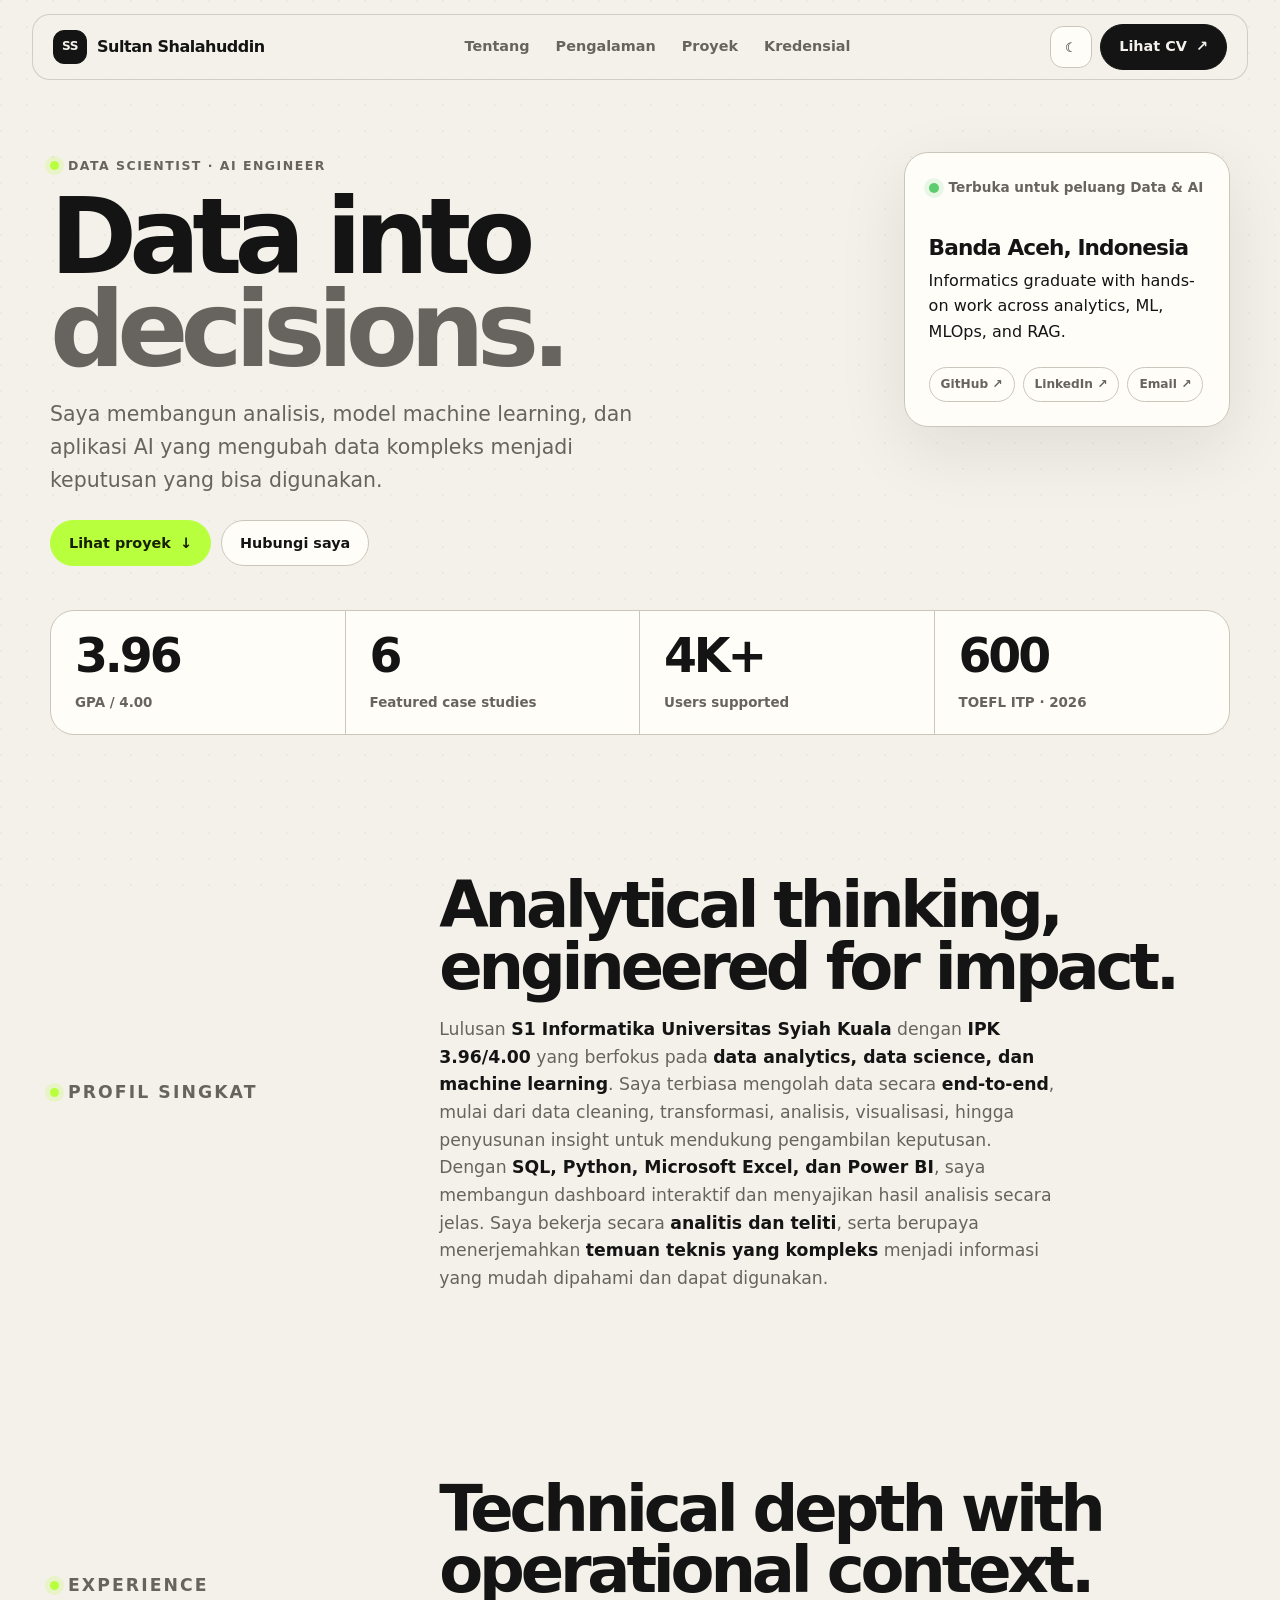
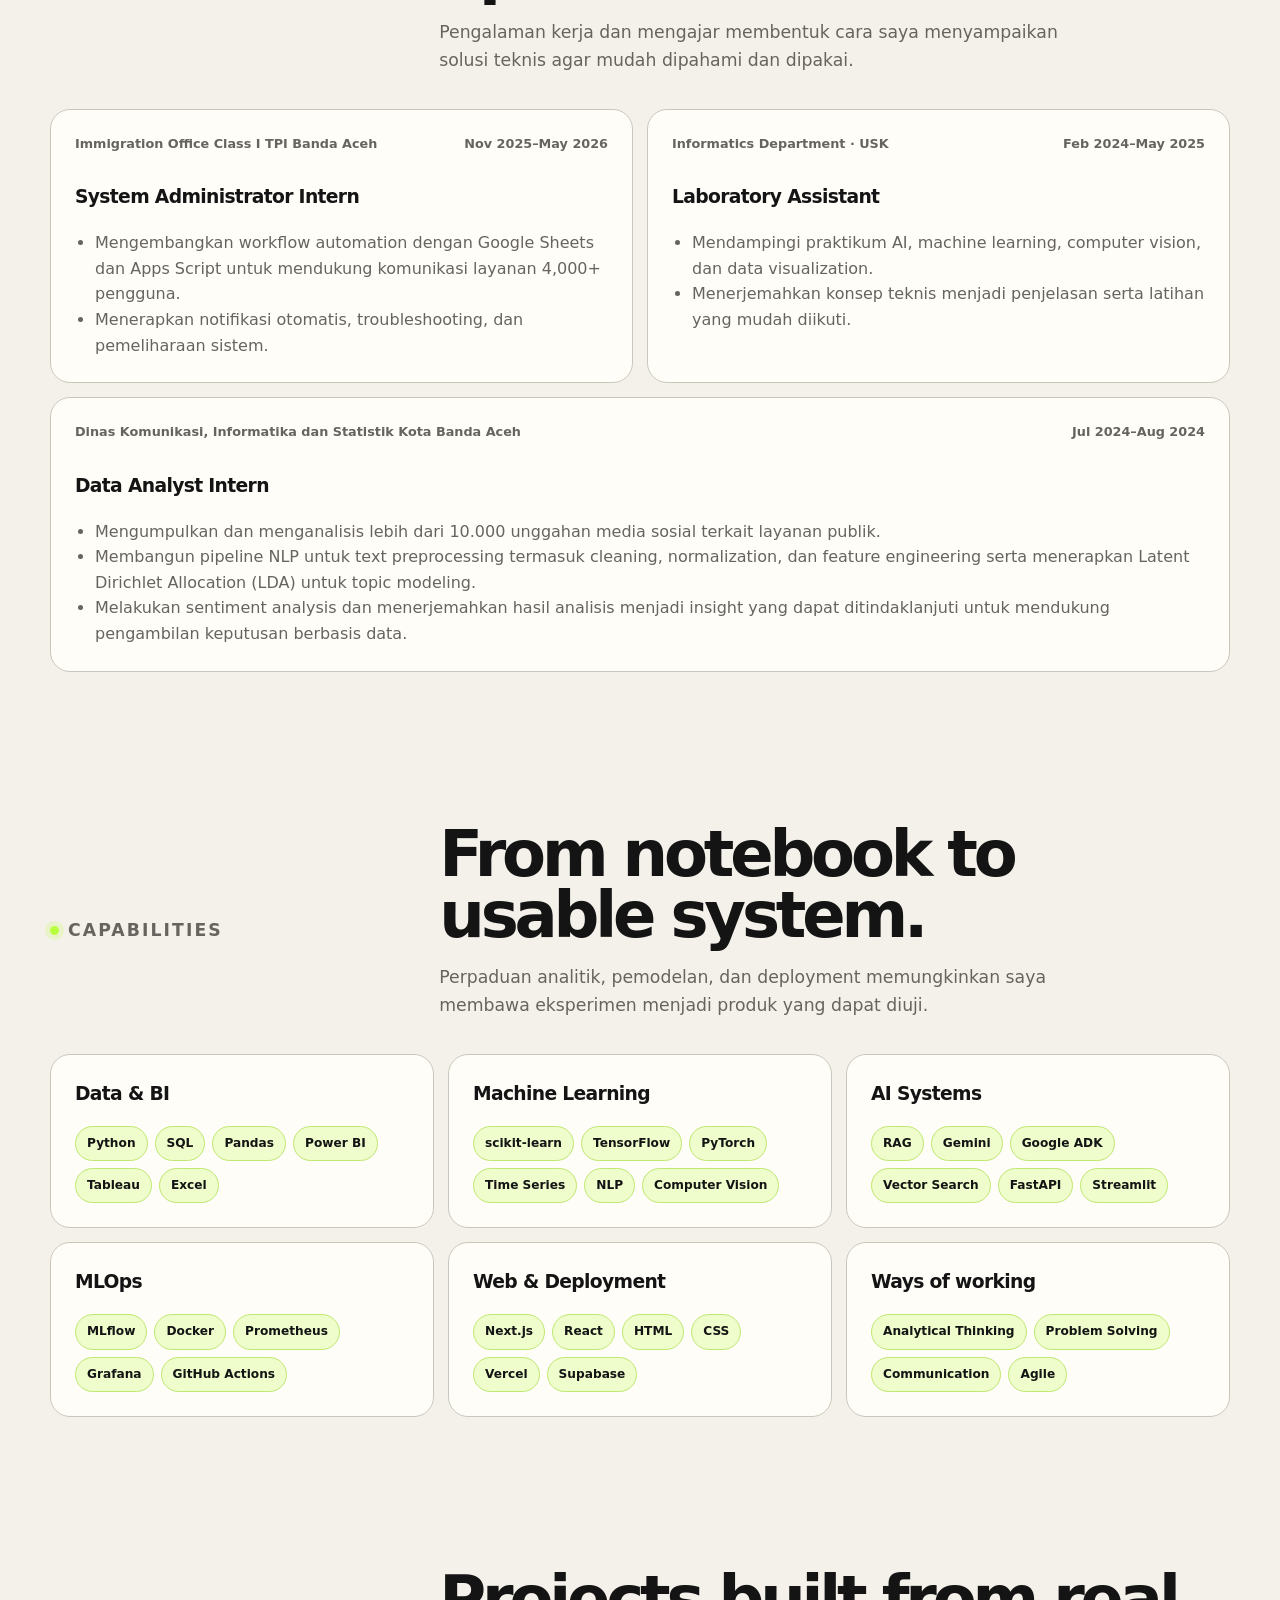
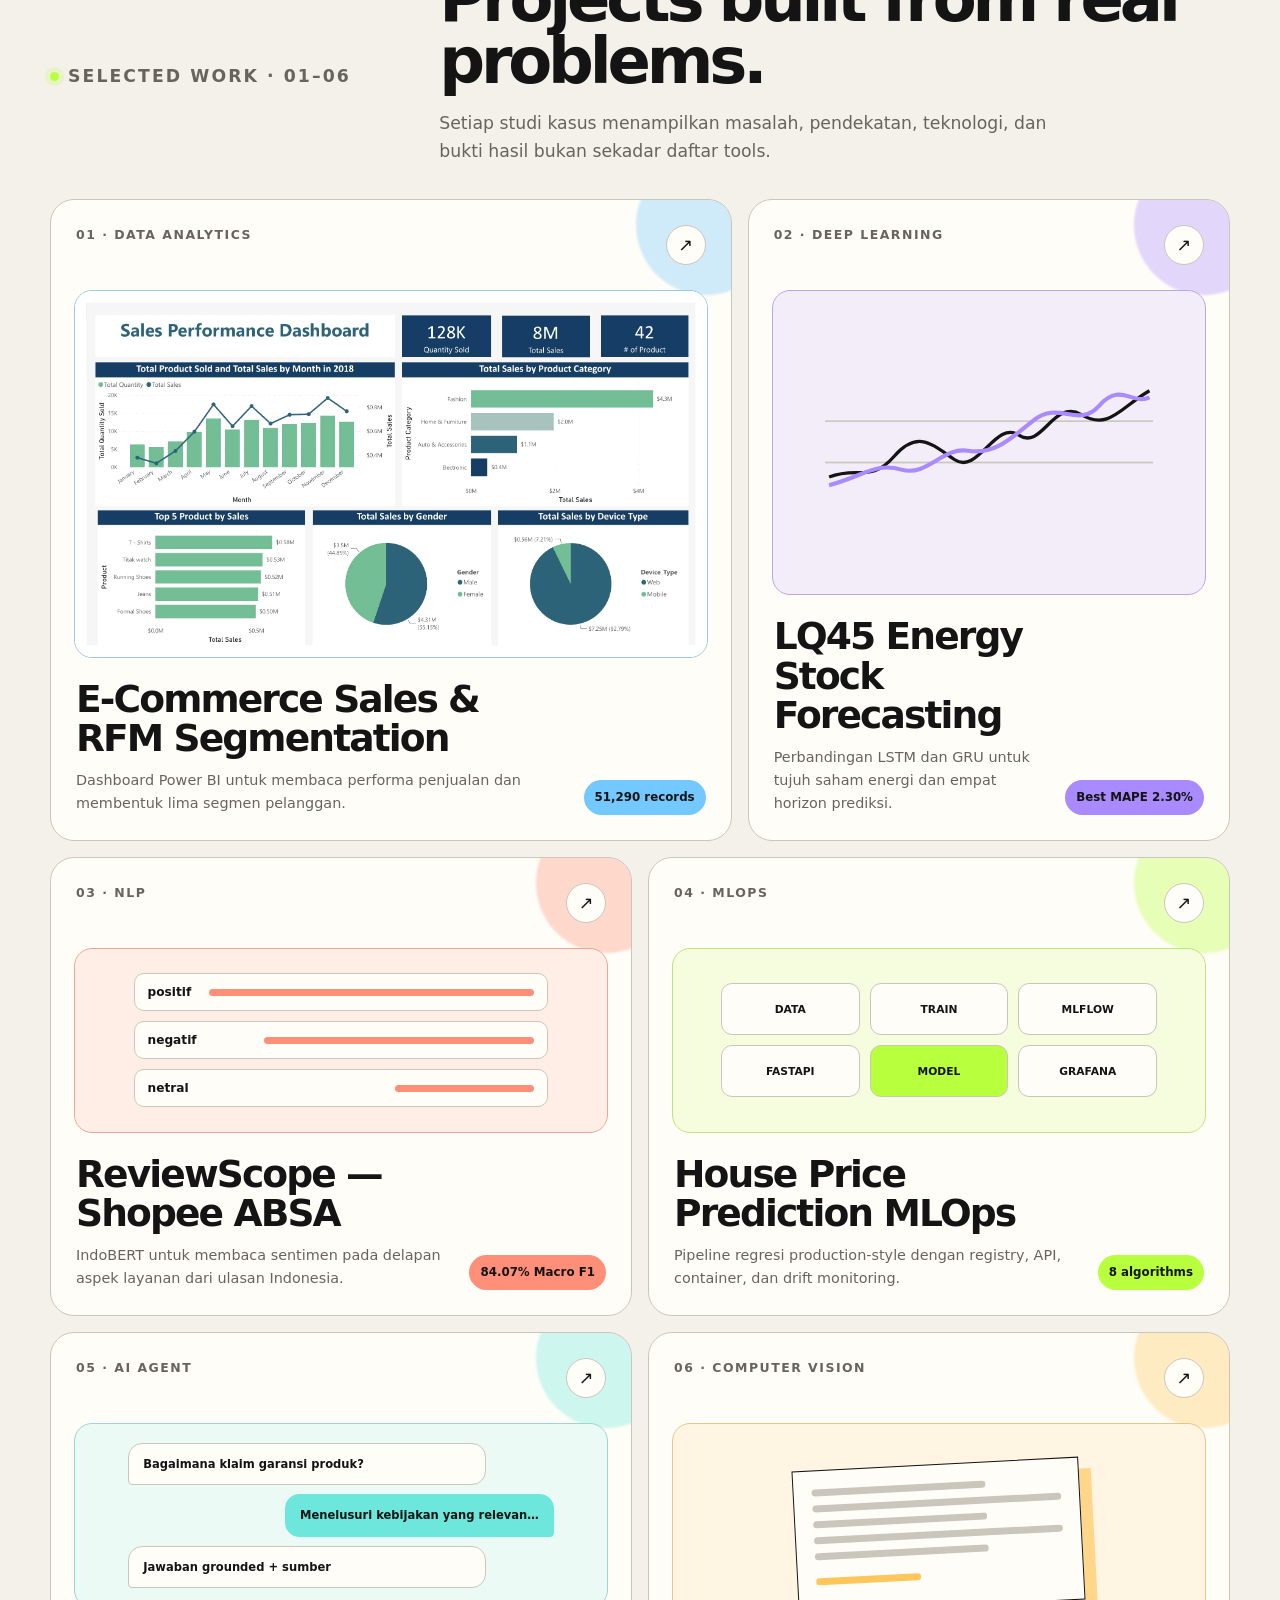
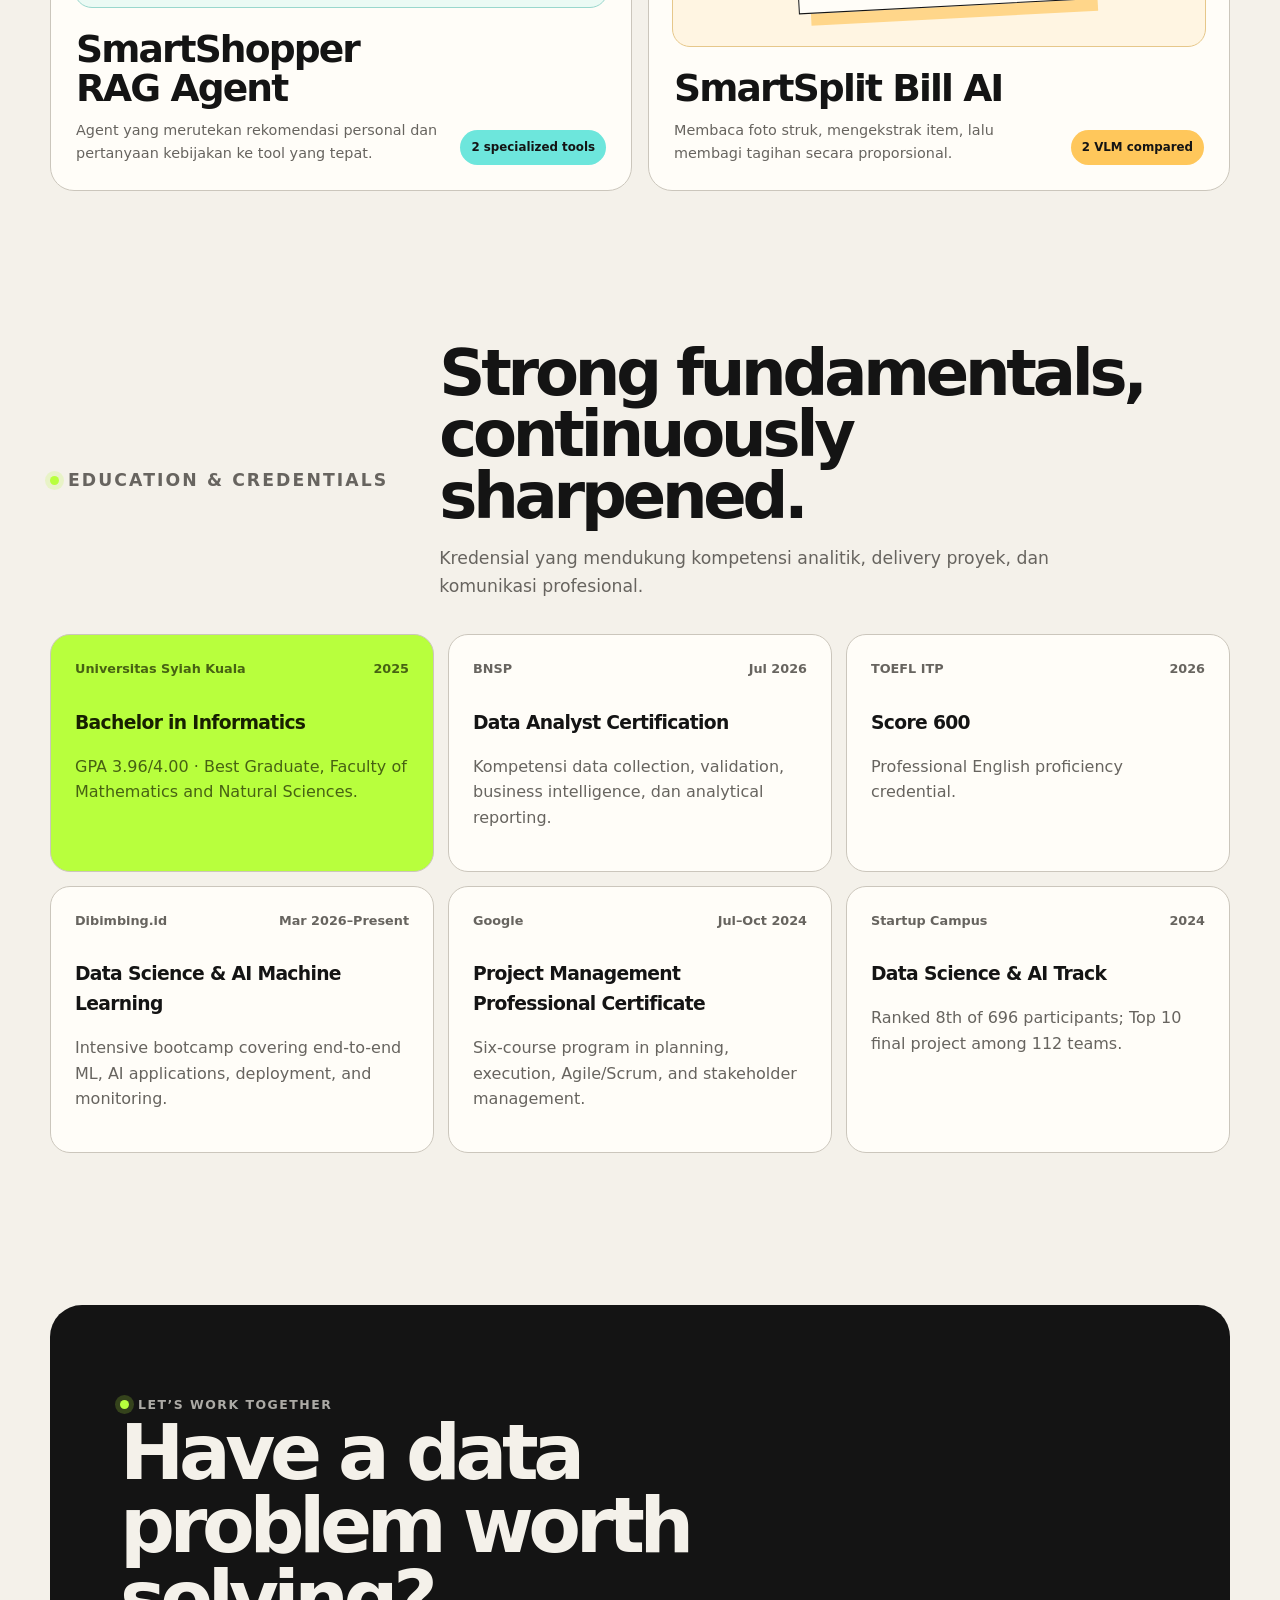
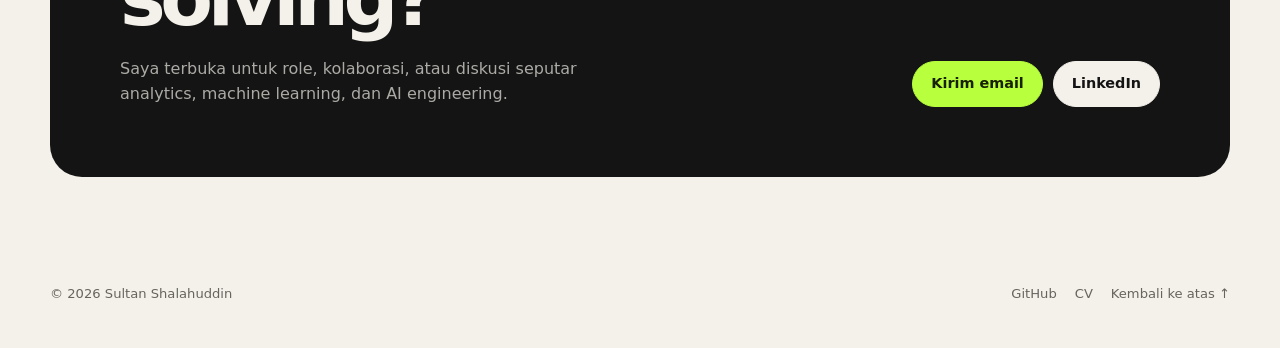
==== index.html @ c420ac00 "Initial portfolio release" ====
<!doctype html>
<html lang="id">
<head>
  <meta charset="utf-8">
  <meta name="viewport" content="width=device-width, initial-scale=1">
  <meta name="description" content="Portofolio Sultan Shalahuddin — Data Scientist dan AI Engineer dengan proyek data analytics, machine learning, MLOps, NLP, RAG, dan computer vision.">
  <meta name="theme-color" content="#f4f1ea">
  <meta property="og:title" content="Sultan Shalahuddin — Data & AI Portfolio">
  <meta property="og:description" content="Enam studi kasus data dan AI: Power BI, forecasting, ABSA, MLOps, RAG, dan computer vision.">
  <meta property="og:type" content="website">
  <title>Sultan Shalahuddin — Data & AI Portfolio</title>
  <link rel="icon" href="data:image/svg+xml,<svg xmlns=%22http://www.w3.org/2000/svg%22 viewBox=%220 0 100 100%22><rect width=%22100%22 height=%22100%22 rx=%2228%22 fill=%22%23141414%22/><text x=%2250%22 y=%2262%22 text-anchor=%22middle%22 font-family=%22Arial%22 font-size=%2240%22 font-weight=%22700%22 fill=%22%23b8ff3d%22>SS</text></svg>">
  <link rel="stylesheet" href="assets/css/styles.css?v=20261017-4">
</head>
<body>
  <a class="skip-link" href="#main">Lewati ke konten utama</a>

  <header class="site-header">
    <div class="container nav-wrap">
      <a class="brand" href="#top" aria-label="Sultan Shalahuddin — beranda">
        <span class="brand-mark">SS</span>
        <span>Sultan Shalahuddin</span>
      </a>
      <nav class="nav-links" data-nav aria-label="Navigasi utama">
        <a href="#about">Tentang</a>
        <a href="#experience">Pengalaman</a>
        <a href="#projects">Proyek</a>
        <a href="#credentials">Kredensial</a>
      </nav>
      <div class="nav-actions">
        <button class="icon-button" type="button" data-theme-toggle aria-label="Gunakan tema gelap">&#9790;</button>
        <a class="button" href="https://drive.google.com/drive/folders/1OhHR1S7MLMrkecO7GTgWbVyk1AMBLZKT?usp=sharing" target="_blank" rel="noopener">Lihat CV <span aria-hidden="true">&#8599;</span></a>
        <button class="menu-button" type="button" data-menu-toggle aria-expanded="false" aria-label="Buka menu">&#9776;</button>
      </div>
    </div>
  </header>

  <main id="main">
    <section class="hero" id="top">
      <div class="container hero-shell">
        <div class="hero-grid">
          <div>
          <p class="eyebrow">Data Scientist · AI Engineer</p>
          <h1>Data into <span>decisions.</span></h1>
          <p class="hero-copy">Saya membangun analisis, model machine learning, dan aplikasi AI yang mengubah data kompleks menjadi keputusan yang bisa digunakan.</p>
          <div class="hero-actions">
            <a class="button accent" href="#projects">Lihat proyek <span aria-hidden="true">&#8595;</span></a>
            <a class="button secondary" href="https://mail.google.com/mail/?view=cm&amp;fs=1&amp;to=sultanshalahuddin028@gmail.com" target="_blank" rel="noopener">Hubungi saya</a>
          </div>
          </div>
          <aside class="availability-card" aria-label="Status dan tautan profil">
            <p class="status"><span class="status-dot"></span> Terbuka untuk peluang Data & AI</p>
            <strong>Banda Aceh, Indonesia</strong>
            <p>Informatics graduate with hands-on work across analytics, ML, MLOps, and RAG.</p>
            <div class="mini-links">
              <a href="https://github.com/SultanShalahuddin" target="_blank" rel="noopener">GitHub &#8599;</a>
              <a href="https://www.linkedin.com/in/sultan-shalahuddin" target="_blank" rel="noopener">LinkedIn &#8599;</a>
              <a href="https://mail.google.com/mail/?view=cm&amp;fs=1&amp;to=sultanshalahuddin028@gmail.com" target="_blank" rel="noopener">Email &#8599;</a>
            </div>
          </aside>
        </div>
        <div class="metrics-strip hero-metrics" aria-label="Pencapaian utama">
          <div class="metric"><strong>3.96</strong><span>GPA / 4.00</span></div>
          <div class="metric"><strong>6</strong><span>Featured case studies</span></div>
          <div class="metric"><strong>4K+</strong><span>Users supported</span></div>
          <div class="metric"><strong>600</strong><span>TOEFL ITP &middot; 2026</span></div>
        </div>
      </div>
    </section>

    <section class="section" id="about">
      <div class="container">
        <div class="section-heading reveal">
          <p class="eyebrow">Profil singkat</p>
          <div>
            <h2>Analytical thinking, engineered for impact.</h2>
            <p>Lulusan <strong>S1 Informatika Universitas Syiah Kuala</strong> dengan <strong>IPK 3.96/4.00</strong> yang berfokus pada <strong>data analytics, data science, dan machine learning</strong>. Saya terbiasa mengolah data secara <strong>end-to-end</strong>, mulai dari data cleaning, transformasi, analisis, visualisasi, hingga penyusunan insight untuk mendukung pengambilan keputusan. Dengan <strong>SQL, Python, Microsoft Excel, dan Power BI</strong>, saya membangun dashboard interaktif dan menyajikan hasil analisis secara jelas. Saya bekerja secara <strong>analitis dan teliti</strong>, serta berupaya menerjemahkan <strong>temuan teknis yang kompleks</strong> menjadi informasi yang mudah dipahami dan dapat digunakan.</p>
          </div>
        </div>
      </div>
    </section>

    <section class="section" id="experience">
      <div class="container">
        <div class="section-heading reveal">
          <p class="eyebrow">Experience</p>
          <div><h2>Technical depth with operational context.</h2><p>Pengalaman kerja dan mengajar membentuk cara saya menyampaikan solusi teknis agar mudah dipahami dan dipakai.</p></div>
        </div>
        <div class="experience-list">
          <article class="experience-card reveal">
            <div class="experience-meta"><span>Immigration Office Class I TPI Banda Aceh</span><span>Nov 2025–May 2026</span></div>
            <h3>System Administrator Intern</h3>
            <ul><li>Mengembangkan workflow automation dengan Google Sheets dan Apps Script untuk mendukung komunikasi layanan 4,000+ pengguna.</li><li>Menerapkan notifikasi otomatis, troubleshooting, dan pemeliharaan sistem.</li></ul>
          </article>
          <article class="experience-card reveal">
            <div class="experience-meta"><span>Informatics Department · USK</span><span>Feb 2024–May 2025</span></div>
            <h3>Laboratory Assistant</h3>
            <ul><li>Mendampingi praktikum AI, machine learning, computer vision, dan data visualization.</li><li>Menerjemahkan konsep teknis menjadi penjelasan serta latihan yang mudah diikuti.</li></ul>
          </article>
          <article class="experience-card experience-card-wide reveal">
            <div class="experience-meta"><span>Dinas Komunikasi, Informatika dan Statistik Kota Banda Aceh</span><span>Jul 2024&ndash;Aug 2024</span></div>
            <h3>Data Analyst Intern</h3>
            <ul>
              <li>Mengumpulkan dan menganalisis lebih dari 10.000 unggahan media sosial terkait layanan publik.</li>
              <li>Membangun pipeline NLP untuk text preprocessing termasuk cleaning, normalization, dan feature engineering serta menerapkan Latent Dirichlet Allocation (LDA) untuk topic modeling.</li>
              <li>Melakukan sentiment analysis dan menerjemahkan hasil analisis menjadi insight yang dapat ditindaklanjuti untuk mendukung pengambilan keputusan berbasis data.</li>
            </ul>
          </article>
        </div>
      </div>
    </section>

    <section class="section" id="skills">
      <div class="container">
        <div class="section-heading reveal">
          <p class="eyebrow">Capabilities</p>
          <div><h2>From notebook to usable system.</h2><p>Perpaduan analitik, pemodelan, dan deployment memungkinkan saya membawa eksperimen menjadi produk yang dapat diuji.</p></div>
        </div>
        <div class="skills-grid">
          <article class="skill-group reveal"><h3>Data & BI</h3><div class="tag-list"><span class="tag">Python</span><span class="tag">SQL</span><span class="tag">Pandas</span><span class="tag">Power BI</span><span class="tag">Tableau</span><span class="tag">Excel</span></div></article>
          <article class="skill-group reveal"><h3>Machine Learning</h3><div class="tag-list"><span class="tag">scikit-learn</span><span class="tag">TensorFlow</span><span class="tag">PyTorch</span><span class="tag">Time Series</span><span class="tag">NLP</span><span class="tag">Computer Vision</span></div></article>
          <article class="skill-group reveal"><h3>AI Systems</h3><div class="tag-list"><span class="tag">RAG</span><span class="tag">Gemini</span><span class="tag">Google ADK</span><span class="tag">Vector Search</span><span class="tag">FastAPI</span><span class="tag">Streamlit</span></div></article>
          <article class="skill-group reveal"><h3>MLOps</h3><div class="tag-list"><span class="tag">MLflow</span><span class="tag">Docker</span><span class="tag">Prometheus</span><span class="tag">Grafana</span><span class="tag">GitHub Actions</span></div></article>
          <article class="skill-group reveal"><h3>Web & Deployment</h3><div class="tag-list"><span class="tag">Next.js</span><span class="tag">React</span><span class="tag">HTML</span><span class="tag">CSS</span><span class="tag">Vercel</span><span class="tag">Supabase</span></div></article>
          <article class="skill-group reveal"><h3>Ways of working</h3><div class="tag-list"><span class="tag">Analytical Thinking</span><span class="tag">Problem Solving</span><span class="tag">Communication</span><span class="tag">Agile</span></div></article>
        </div>
      </div>
    </section>

    <section class="section" id="projects">
      <div class="container">
        <div class="section-heading reveal">
          <p class="eyebrow">Selected work · 01–06</p>
          <div>
            <h2>Projects built from real problems.</h2>
            <p>Setiap studi kasus menampilkan masalah, pendekatan, teknologi, dan bukti hasil bukan sekadar daftar tools.</p>
          </div>
        </div>

        <div class="bento-grid">
          <a class="project-card large card-blue reveal" href="projects/ecommerce-rfm.html" aria-label="Buka studi kasus E-Commerce Sales dan RFM Segmentation">
            <div class="card-top"><span class="project-number">01 · DATA ANALYTICS</span><span class="project-arrow" aria-hidden="true">&#8599;</span></div>
            <div class="project-visual"><img class="dashboard-preview" src="assets/images/ecommerce-dashboard.jpg" alt="Tampilan Sales Performance Dashboard Power BI" loading="lazy"></div>
            <div class="card-bottom">
              <div><h3>E-Commerce Sales & RFM Segmentation</h3><p>Dashboard Power BI untuk membaca performa penjualan dan membentuk lima segmen pelanggan.</p></div>
              <span class="metric-pill">51,290 records</span>
            </div>
          </a>

          <a class="project-card tall card-violet reveal" href="projects/lq45-forecasting.html" aria-label="Buka studi kasus LQ45 Energy Stock Forecasting">
            <div class="card-top"><span class="project-number">02 · DEEP LEARNING</span><span class="project-arrow" aria-hidden="true">&#8599;</span></div>
            <div class="project-visual">
              <div class="signal-chart" aria-hidden="true">
                <svg viewBox="0 0 400 140" role="img"><path d="M5 112 C40 98,55 120,84 87 S130 72,158 91 S208 42,236 61 S278 16,312 36 S360 27,395 7" fill="none" stroke="currentColor" stroke-width="4"/><path d="M5 122 C47 111,61 94,93 103 S143 75,174 80 S223 68,254 43 S308 54,334 25 S374 25,395 15" fill="none" stroke="#a98bff" stroke-width="5"/></svg>
              </div>
            </div>
            <div class="card-bottom">
              <div><h3>LQ45 Energy Stock Forecasting</h3><p>Perbandingan LSTM dan GRU untuk tujuh saham energi dan empat horizon prediksi.</p></div>
              <span class="metric-pill">Best MAPE 2.30%</span>
            </div>
          </a>

          <a class="project-card card-coral reveal" href="projects/shopee-absa.html" aria-label="Buka studi kasus ReviewScope Shopee ABSA">
            <div class="card-top"><span class="project-number">03 · NLP</span><span class="project-arrow" aria-hidden="true">&#8599;</span></div>
            <div class="project-visual">
              <div class="sentiment-stack" aria-hidden="true">
                <span style="--w:84%">positif</span><span style="--w:70%">negatif</span><span style="--w:36%">netral</span>
              </div>
            </div>
            <div class="card-bottom">
              <div><h3>ReviewScope — Shopee ABSA</h3><p>IndoBERT untuk membaca sentimen pada delapan aspek layanan dari ulasan Indonesia.</p></div>
              <span class="metric-pill">84.07% Macro F1</span>
            </div>
          </a>

          <a class="project-card card-lime reveal" href="projects/house-price-mlops.html" aria-label="Buka studi kasus House Price MLOps">
            <div class="card-top"><span class="project-number">04 · MLOPS</span><span class="project-arrow" aria-hidden="true">&#8599;</span></div>
            <div class="project-visual">
              <div class="ops-map" aria-hidden="true"><span>DATA</span><span>TRAIN</span><span>MLFLOW</span><span>FASTAPI</span><span>MODEL</span><span>GRAFANA</span></div>
            </div>
            <div class="card-bottom">
              <div><h3>House Price Prediction MLOps</h3><p>Pipeline regresi production-style dengan registry, API, container, dan drift monitoring.</p></div>
              <span class="metric-pill">8 algorithms</span>
            </div>
          </a>

          <a class="project-card card-cyan reveal" href="projects/smartshopper-rag.html" aria-label="Buka studi kasus SmartShopper RAG Agent">
            <div class="card-top"><span class="project-number">05 · AI AGENT</span><span class="project-arrow" aria-hidden="true">&#8599;</span></div>
            <div class="project-visual">
              <div class="chat-demo" aria-hidden="true"><span>Bagaimana klaim garansi produk?</span><span>Menelusuri kebijakan yang relevan…</span><span>Jawaban grounded + sumber</span></div>
            </div>
            <div class="card-bottom">
              <div><h3>SmartShopper RAG Agent</h3><p>Agent yang merutekan rekomendasi personal dan pertanyaan kebijakan ke tool yang tepat.</p></div>
              <span class="metric-pill">2 specialized tools</span>
            </div>
          </a>

          <a class="project-card card-amber reveal" href="projects/smartsplit-ai.html" aria-label="Buka studi kasus SmartSplit Bill AI">
            <div class="card-top"><span class="project-number">06 · COMPUTER VISION</span><span class="project-arrow" aria-hidden="true">&#8599;</span></div>
            <div class="project-visual"><div class="receipt-demo" aria-hidden="true"><i></i><i></i><i></i><i></i><i></i><i></i></div></div>
            <div class="card-bottom">
              <div><h3>SmartSplit Bill AI</h3><p>Membaca foto struk, mengekstrak item, lalu membagi tagihan secara proporsional.</p></div>
              <span class="metric-pill">2 VLM compared</span>
            </div>
          </a>
        </div>
      </div>
    </section>

    <section class="section" id="credentials">
      <div class="container">
        <div class="section-heading reveal">
          <p class="eyebrow">Education & credentials</p>
          <div><h2>Strong fundamentals, continuously sharpened.</h2><p>Kredensial yang mendukung kompetensi analitik, delivery proyek, dan komunikasi profesional.</p></div>
        </div>
        <div class="certificate-grid">
          <article class="certificate-card featured reveal"><div class="certificate-meta"><span>Universitas Syiah Kuala</span><span>2025</span></div><h3>Bachelor in Informatics</h3><p>GPA 3.96/4.00 · Best Graduate, Faculty of Mathematics and Natural Sciences.</p></article>
          <article class="certificate-card reveal"><div class="certificate-meta"><span>BNSP</span><span>Jul 2026</span></div><h3>Data Analyst Certification</h3><p>Kompetensi data collection, validation, business intelligence, dan analytical reporting.</p></article>
          <article class="certificate-card reveal"><div class="certificate-meta"><span>TOEFL ITP</span><span>2026</span></div><h3>Score 600</h3><p>Professional English proficiency credential.</p></article>
          <article class="certificate-card reveal"><div class="certificate-meta"><span>Dibimbing.id</span><span>Mar 2026–Present</span></div><h3>Data Science & AI Machine Learning</h3><p>Intensive bootcamp covering end-to-end ML, AI applications, deployment, and monitoring.</p></article>
          <article class="certificate-card reveal"><div class="certificate-meta"><span>Google</span><span>Jul–Oct 2024</span></div><h3>Project Management Professional Certificate</h3><p>Six-course program in planning, execution, Agile/Scrum, and stakeholder management.</p></article>
          <article class="certificate-card reveal"><div class="certificate-meta"><span>Startup Campus</span><span>2024</span></div><h3>Data Science & AI Track</h3><p>Ranked 8th of 696 participants; Top 10 final project among 112 teams.</p></article>
        </div>
      </div>
    </section>

    <section class="section" id="contact">
      <div class="container">
        <div class="contact-panel reveal">
          <div><p class="eyebrow">Let’s work together</p><h2>Have a data problem worth solving?</h2><p>Saya terbuka untuk role, kolaborasi, atau diskusi seputar analytics, machine learning, dan AI engineering.</p></div>
          <div class="contact-actions"><a class="button accent" href="https://mail.google.com/mail/?view=cm&amp;fs=1&amp;to=sultanshalahuddin028@gmail.com" target="_blank" rel="noopener">Kirim email</a><a class="button" href="https://www.linkedin.com/in/sultan-shalahuddin" target="_blank" rel="noopener">LinkedIn</a></div>
        </div>
      </div>
    </section>
  </main>

  <footer class="site-footer">
    <div class="container footer-wrap"><span>&copy; <span data-year></span> Sultan Shalahuddin</span><div class="footer-links"><a href="https://github.com/SultanShalahuddin" target="_blank" rel="noopener">GitHub</a><a href="https://drive.google.com/drive/folders/1OhHR1S7MLMrkecO7GTgWbVyk1AMBLZKT?usp=sharing" target="_blank" rel="noopener">CV</a><a href="#top">Kembali ke atas &#8593;</a></div></div>
  </footer>

  <script src="assets/js/main.js" defer></script>
</body>
</html>
---- assets/css/styles.css ----
:root {
  color-scheme: light;
  --bg: #f4f1ea;
  --surface: #fffdf8;
  --surface-2: #e9e5dc;
  --ink: #141414;
  --muted: #67645f;
  --line: #cbc6bc;
  --accent: #b8ff3d;
  --accent-ink: #172000;
  --shadow: 0 22px 70px rgba(20, 20, 20, 0.09);
  --radius: 24px;
  --max: 1180px;
}

[data-theme="dark"] {
  color-scheme: dark;
  --bg: #11110f;
  --surface: #1b1b18;
  --surface-2: #292924;
  --ink: #f7f4ed;
  --muted: #aaa79e;
  --line: #3a3933;
  --accent: #c0ff4e;
  --accent-ink: #132000;
  --shadow: 0 22px 70px rgba(0, 0, 0, 0.24);
}

* {
  box-sizing: border-box;
}

html {
  scroll-behavior: smooth;
}

body {
  margin: 0;
  background: var(--bg);
  color: var(--ink);
  font-family: Inter, ui-sans-serif, system-ui, -apple-system, BlinkMacSystemFont, "Segoe UI", sans-serif;
  line-height: 1.6;
  text-rendering: optimizeLegibility;
}

body::before {
  position: fixed;
  inset: 0;
  z-index: -1;
  pointer-events: none;
  content: "";
  opacity: 0.22;
  background-image: radial-gradient(circle at 1px 1px, var(--line) 1px, transparent 0);
  background-size: 26px 26px;
}

a {
  color: inherit;
  text-decoration: none;
}

img {
  display: block;
  max-width: 100%;
}

button,
a {
  -webkit-tap-highlight-color: transparent;
}

:focus-visible {
  outline: 3px solid var(--accent);
  outline-offset: 4px;
}

.skip-link {
  position: fixed;
  top: 12px;
  left: 12px;
  z-index: 999;
  padding: 10px 14px;
  border-radius: 999px;
  background: var(--ink);
  color: var(--bg);
  transform: translateY(-180%);
  transition: transform 180ms ease;
}

.skip-link:focus {
  transform: translateY(0);
}

.container {
  width: min(calc(100% - 40px), var(--max));
  margin-inline: auto;
}

.site-header {
  position: sticky;
  top: 14px;
  z-index: 50;
  width: min(calc(100% - 28px), 1216px);
  margin: 14px auto 0;
  border: 1px solid color-mix(in srgb, var(--line) 84%, transparent);
  border-radius: 18px;
  background: color-mix(in srgb, var(--bg) 84%, transparent);
  backdrop-filter: blur(18px);
}

.nav-wrap {
  min-height: 64px;
  display: flex;
  align-items: center;
  justify-content: space-between;
  gap: 20px;
}

.brand {
  display: inline-flex;
  align-items: center;
  gap: 10px;
  font-weight: 800;
  letter-spacing: -0.03em;
}

.brand-mark {
  display: grid;
  width: 34px;
  aspect-ratio: 1;
  place-items: center;
  border: 1px solid var(--ink);
  border-radius: 11px;
  background: var(--ink);
  color: var(--bg);
  font-size: 0.76rem;
}

.nav-links {
  display: flex;
  align-items: center;
  gap: 26px;
  color: var(--muted);
  font-size: 0.9rem;
  font-weight: 650;
}

.nav-links a:hover {
  color: var(--ink);
}

.nav-actions {
  display: flex;
  align-items: center;
  gap: 8px;
}

.icon-button,
.menu-button {
  display: grid;
  width: 42px;
  height: 42px;
  padding: 0;
  place-items: center;
  border: 1px solid var(--line);
  border-radius: 13px;
  background: var(--surface);
  color: var(--ink);
  cursor: pointer;
}

.menu-button {
  display: none;
}

.button {
  display: inline-flex;
  min-height: 46px;
  align-items: center;
  justify-content: center;
  gap: 9px;
  padding: 0 18px;
  border: 1px solid var(--ink);
  border-radius: 999px;
  background: var(--ink);
  color: var(--bg);
  font-size: 0.9rem;
  font-weight: 750;
  transition: transform 180ms ease, background 180ms ease;
}

.button:hover {
  transform: translateY(-2px);
}

.button.secondary {
  border-color: var(--line);
  background: var(--surface);
  color: var(--ink);
}

.button.accent {
  border-color: var(--accent);
  background: var(--accent);
  color: var(--accent-ink);
}

.eyebrow {
  display: inline-flex;
  align-items: center;
  gap: 9px;
  margin: 0 0 16px;
  color: var(--muted);
  font-size: 0.78rem;
  font-weight: 800;
  letter-spacing: 0.12em;
  text-transform: uppercase;
}

.eyebrow::before {
  width: 9px;
  height: 9px;
  border-radius: 50%;
  background: var(--accent);
  content: "";
  box-shadow: 0 0 0 5px color-mix(in srgb, var(--accent) 20%, transparent);
}

.hero {
  padding: 72px 0 64px;
}

.hero-shell {
  display: grid;
  gap: 44px;
}

.hero-grid {
  display: grid;
  grid-template-columns: minmax(0, 1.5fr) minmax(320px, 0.62fr);
  gap: clamp(44px, 5vw, 76px);
  align-items: start;
}

.hero h1,
.project-hero h1,
.error-page h1 {
  max-width: 880px;
  margin: 0;
  font-size: clamp(3.7rem, 9vw, 8.5rem);
  line-height: 0.88;
  letter-spacing: -0.075em;
}

.hero h1 {
  max-width: 780px;
  font-size: clamp(3.7rem, 8.2vw, 7.7rem);
}

.hero h1 span {
  display: block;
  color: var(--muted);
}

.hero-copy {
  max-width: 620px;
  margin: 22px 0 0;
  color: var(--muted);
  font-size: clamp(1.02rem, 1.7vw, 1.28rem);
}

.hero-actions {
  display: flex;
  flex-wrap: wrap;
  gap: 10px;
  margin-top: 24px;
}

.availability-card {
  width: 100%;
  max-width: 380px;
  justify-self: end;
  padding: 24px;
  border: 1px solid var(--line);
  border-radius: var(--radius);
  background: var(--surface);
  box-shadow: var(--shadow);
}

.availability-card p {
  margin: 0;
}

.availability-card .status {
  display: flex;
  align-items: center;
  gap: 10px;
  margin-bottom: 36px;
  color: var(--muted);
  font-size: 0.85rem;
  font-weight: 700;
}

.status-dot {
  width: 10px;
  height: 10px;
  border-radius: 50%;
  background: #5dcc6f;
  box-shadow: 0 0 0 5px rgba(93, 204, 111, 0.14);
}

.availability-card strong {
  display: block;
  margin-bottom: 6px;
  font-size: 1.35rem;
  line-height: 1.25;
  letter-spacing: -0.04em;
}

.mini-links {
  display: flex;
  flex-wrap: wrap;
  gap: 8px;
  margin-top: 22px;
}

.mini-links a,
.tag {
  padding: 7px 11px;
  border: 1px solid var(--line);
  border-radius: 999px;
  color: var(--muted);
  font-size: 0.76rem;
  font-weight: 700;
}

.section {
  padding: 76px 0;
}

.section-heading {
  display: grid;
  grid-template-columns: 0.62fr 1.38fr;
  gap: 34px;
  margin-bottom: 34px;
}

.section-heading h2 {
  margin: 0;
  font-size: clamp(2.35rem, 5vw, 5rem);
  line-height: 0.96;
  letter-spacing: -0.065em;
}

.section-heading p {
  max-width: 620px;
  margin: 18px 0 0;
  color: var(--muted);
  font-size: 1.08rem;
}

.section-heading p strong {
  color: var(--ink);
  font-weight: 750;
}

.metrics-strip {
  display: grid;
  grid-template-columns: repeat(4, 1fr);
  overflow: hidden;
  border: 1px solid var(--line);
  border-radius: var(--radius);
  background: var(--surface);
}

.hero-metrics {
  margin-top: 0;
}

.hero-metrics .metric {
  min-height: 118px;
  padding: 21px 24px;
}

.hero-metrics .metric strong {
  font-size: clamp(2.2rem, 3.7vw, 3.4rem);
}

.metric {
  min-height: 156px;
  padding: 25px;
  border-right: 1px solid var(--line);
}

.metric:last-child {
  border-right: 0;
}

.metric strong {
  display: block;
  font-size: clamp(2.35rem, 5vw, 4.5rem);
  line-height: 1;
  letter-spacing: -0.065em;
}

.metric span {
  display: block;
  margin-top: 12px;
  color: var(--muted);
  font-size: 0.84rem;
  font-weight: 700;
}

.bento-grid {
  display: grid;
  grid-template-columns: repeat(12, 1fr);
  gap: 16px;
}

.project-card {
  --card-accent: var(--accent);
  position: relative;
  display: flex;
  min-height: 340px;
  flex-direction: column;
  grid-column: span 6;
  overflow: hidden;
  padding: 25px;
  border: 1px solid var(--line);
  border-radius: var(--radius);
  background: var(--surface);
  box-shadow: 0 1px 0 transparent;
  transition: transform 220ms ease, box-shadow 220ms ease, border-color 220ms ease;
}

.project-card:hover {
  z-index: 2;
  border-color: color-mix(in srgb, var(--card-accent) 68%, var(--line));
  box-shadow: var(--shadow);
  transform: translateY(-7px);
}

.project-card.large {
  min-height: 510px;
  grid-column: span 7;
}

.project-card.tall {
  min-height: 510px;
  grid-column: span 5;
}

.card-blue { --card-accent: #73c8ff; }
.card-violet { --card-accent: #a98bff; }
.card-coral { --card-accent: #ff8f78; }
.card-lime { --card-accent: #b8ff3d; }
.card-amber { --card-accent: #ffc75b; }
.card-cyan { --card-accent: #6de6dc; }

.project-card::after {
  position: absolute;
  top: -45px;
  right: -45px;
  width: 140px;
  aspect-ratio: 1;
  border-radius: 50%;
  background: color-mix(in srgb, var(--card-accent) 34%, transparent);
  content: "";
  filter: blur(1px);
}

.card-top,
.card-bottom {
  position: relative;
  z-index: 1;
  display: flex;
  align-items: flex-start;
  justify-content: space-between;
  gap: 14px;
}

.project-number {
  color: var(--muted);
  font-size: 0.78rem;
  font-weight: 800;
  letter-spacing: 0.12em;
}

.project-arrow {
  display: grid;
  width: 40px;
  aspect-ratio: 1;
  place-items: center;
  border: 1px solid var(--line);
  border-radius: 50%;
  background: var(--surface);
  font-size: 1.1rem;
  transition: transform 200ms ease;
}

.project-card:hover .project-arrow {
  transform: rotate(45deg);
}

.project-visual {
  position: relative;
  z-index: 1;
  display: flex;
  min-height: 185px;
  flex: 1;
  align-items: center;
  justify-content: center;
  margin: 25px -2px 22px;
  overflow: hidden;
  border: 1px solid color-mix(in srgb, var(--card-accent) 52%, var(--line));
  border-radius: 18px;
  background: color-mix(in srgb, var(--card-accent) 14%, var(--surface));
}

.project-card.large .project-visual {
  min-height: 280px;
}

.dashboard-preview {
  width: 100%;
  height: 100%;
  object-fit: cover;
  object-position: top;
  filter: saturate(0.82) contrast(1.03);
  transition: transform 400ms ease;
}

.project-card:hover .dashboard-preview {
  transform: scale(1.025);
}

.card-bottom {
  align-items: flex-end;
}

.project-card h3 {
  max-width: 510px;
  margin: 0;
  font-size: clamp(1.55rem, 3vw, 2.35rem);
  line-height: 1.05;
  letter-spacing: -0.05em;
}

.project-card p {
  max-width: 560px;
  margin: 10px 0 0;
  color: var(--muted);
  font-size: 0.9rem;
}

.metric-pill {
  flex: 0 0 auto;
  padding: 8px 11px;
  border-radius: 999px;
  background: var(--card-accent);
  color: #141414;
  font-size: 0.74rem;
  font-weight: 850;
}

.bar-chart {
  display: flex;
  width: 72%;
  height: 130px;
  align-items: flex-end;
  gap: 9px;
  padding: 14px 16px 0;
  border-bottom: 1px solid var(--ink);
}

.bar-chart span {
  flex: 1;
  height: var(--h);
  border-radius: 7px 7px 0 0;
  background: var(--card-accent);
  box-shadow: inset 0 0 0 1px rgba(20, 20, 20, 0.13);
}

.signal-chart {
  position: relative;
  width: 76%;
  height: 125px;
}

.signal-chart::before,
.signal-chart::after {
  position: absolute;
  inset: 0;
  content: "";
  background: linear-gradient(transparent 32%, var(--line) 33%, transparent 34%, transparent 65%, var(--line) 66%, transparent 67%);
}

.signal-chart svg {
  position: relative;
  z-index: 1;
  width: 100%;
  height: 100%;
  overflow: visible;
}

.sentiment-stack {
  display: grid;
  width: 78%;
  gap: 10px;
}

.sentiment-stack span {
  display: flex;
  min-height: 38px;
  align-items: center;
  justify-content: space-between;
  padding: 0 13px;
  border: 1px solid var(--line);
  border-radius: 10px;
  background: var(--surface);
  font-size: 0.76rem;
  font-weight: 800;
}

.sentiment-stack span::after {
  width: var(--w);
  height: 7px;
  border-radius: 99px;
  background: var(--card-accent);
  content: "";
}

.ops-map {
  display: grid;
  width: 82%;
  grid-template-columns: repeat(3, 1fr);
  gap: 10px;
}

.ops-map span {
  display: grid;
  min-height: 52px;
  place-items: center;
  border: 1px solid var(--line);
  border-radius: 11px;
  background: var(--surface);
  font-size: 0.67rem;
  font-weight: 850;
  text-align: center;
}

.ops-map span:nth-child(5) {
  background: var(--card-accent);
  color: #141414;
}

.chat-demo {
  display: grid;
  width: 80%;
  gap: 9px;
}

.chat-demo span {
  max-width: 84%;
  padding: 11px 14px;
  border: 1px solid var(--line);
  border-radius: 14px 14px 14px 4px;
  background: var(--surface);
  font-size: 0.72rem;
  font-weight: 700;
}

.chat-demo span:nth-child(2) {
  margin-left: auto;
  border-color: var(--card-accent);
  border-radius: 14px 14px 4px 14px;
  background: var(--card-accent);
  color: #141414;
}

.receipt-demo {
  width: 54%;
  padding: 18px;
  border: 1px solid var(--ink);
  background: var(--surface);
  box-shadow: 12px 12px 0 color-mix(in srgb, var(--card-accent) 65%, transparent);
  transform: rotate(-3deg);
}

.receipt-demo i {
  display: block;
  width: 70%;
  height: 7px;
  margin-bottom: 9px;
  border-radius: 99px;
  background: var(--line);
}

.receipt-demo i:nth-child(2n) { width: 100%; }
.receipt-demo i:last-child { width: 42%; margin-top: 18px; background: var(--card-accent); }

.skills-grid {
  display: grid;
  grid-template-columns: repeat(3, 1fr);
  gap: 14px;
}

.skill-group,
.experience-card,
.certificate-card,
.project-panel,
.project-metric {
  padding: 24px;
  border: 1px solid var(--line);
  border-radius: 20px;
  background: var(--surface);
}

.skill-group h3,
.experience-card h3,
.certificate-card h3,
.project-panel h2,
.project-panel h3 {
  margin: 0;
  letter-spacing: -0.035em;
}

.tag-list {
  display: flex;
  flex-wrap: wrap;
  gap: 7px;
  margin-top: 17px;
}

.skills-grid .tag {
  border-color: color-mix(in srgb, var(--accent) 58%, var(--line));
  background: color-mix(in srgb, var(--accent) 24%, var(--surface));
  color: var(--ink);
  transition: border-color 160ms ease, background-color 160ms ease, color 160ms ease;
}

@media (hover: hover) {
  .skills-grid .tag:hover {
    border-color: var(--accent);
    background: var(--accent);
    color: var(--accent-ink);
  }
}

.experience-list {
  display: grid;
  grid-template-columns: repeat(2, 1fr);
  gap: 14px;
}

.experience-card {
  min-height: 270px;
}

.experience-list > .experience-card-wide {
  grid-column: 1 / -1;
}

.experience-meta,
.certificate-meta {
  display: flex;
  justify-content: space-between;
  gap: 14px;
  margin-bottom: 28px;
  color: var(--muted);
  font-size: 0.8rem;
  font-weight: 700;
}

.experience-card p,
.certificate-card p {
  color: var(--muted);
}

.experience-card ul,
.project-panel ul {
  margin: 18px 0 0;
  padding-left: 20px;
  color: var(--muted);
}

.certificate-grid {
  display: grid;
  grid-template-columns: repeat(3, 1fr);
  gap: 14px;
}

.certificate-card {
  min-height: 225px;
}

.certificate-card.featured {
  background: var(--accent);
  color: var(--accent-ink);
}

.certificate-card.featured p,
.certificate-card.featured .certificate-meta {
  color: color-mix(in srgb, var(--accent-ink) 70%, transparent);
}

.contact-panel {
  display: grid;
  grid-template-columns: 1.25fr 0.75fr;
  gap: 22px;
  padding: clamp(28px, 6vw, 70px);
  border-radius: 32px;
  background: var(--ink);
  color: var(--bg);
}

.contact-panel h2 {
  max-width: 730px;
  margin: 0;
  font-size: clamp(2.8rem, 6vw, 6.7rem);
  line-height: 0.95;
  letter-spacing: -0.07em;
}

.contact-panel p {
  max-width: 460px;
  margin: 20px 0 0;
  color: color-mix(in srgb, var(--bg) 68%, transparent);
}

.contact-actions {
  display: flex;
  align-items: flex-end;
  justify-content: flex-end;
  gap: 10px;
  flex-wrap: wrap;
}

.contact-panel .button {
  border-color: var(--bg);
  background: var(--bg);
  color: var(--ink);
}

.contact-panel .button.accent {
  border-color: var(--accent);
  background: var(--accent);
  color: var(--accent-ink);
}

.site-footer {
  padding: 30px 0 44px;
  color: var(--muted);
  font-size: 0.82rem;
}

.footer-wrap {
  display: flex;
  align-items: center;
  justify-content: space-between;
  gap: 20px;
}

.footer-links {
  display: flex;
  gap: 18px;
}

/* Project detail pages */
.project-hero {
  padding: 106px 0 56px;
}

.project-hero h1 {
  max-width: 1050px;
  font-size: clamp(3.1rem, 8vw, 7.5rem);
}

.project-lead {
  display: grid;
  grid-template-columns: 1.2fr 0.8fr;
  gap: 32px;
  margin-top: 32px;
}

.project-lead > p {
  max-width: 720px;
  margin: 0;
  color: var(--muted);
  font-size: 1.13rem;
}

.project-actions {
  display: flex;
  flex-wrap: wrap;
  justify-content: flex-end;
  align-content: flex-start;
  gap: 9px;
}

.project-cover {
  --project-accent: var(--accent);
  position: relative;
  min-height: min(62vw, 620px);
  display: grid;
  place-items: center;
  margin-top: 46px;
  overflow: hidden;
  border: 1px solid var(--line);
  border-radius: 30px;
  background: color-mix(in srgb, var(--project-accent) 16%, var(--surface));
}

.project-cover img {
  width: calc(100% - 60px);
  max-height: 540px;
  object-fit: contain;
  border: 1px solid var(--line);
  border-radius: 16px;
  box-shadow: var(--shadow);
}

.cover-pattern {
  width: min(76%, 760px);
  aspect-ratio: 16 / 9;
  display: grid;
  place-items: center;
  border: 1px solid var(--line);
  border-radius: 20px;
  background: var(--surface);
  box-shadow: var(--shadow);
}

.cover-pattern .cover-symbol {
  display: grid;
  width: clamp(120px, 24vw, 250px);
  aspect-ratio: 1;
  place-items: center;
  border-radius: 50%;
  background: var(--project-accent);
  color: #141414;
  font-size: clamp(2rem, 6vw, 5rem);
  font-weight: 900;
  letter-spacing: -0.07em;
}

.project-metrics {
  display: grid;
  grid-template-columns: repeat(4, 1fr);
  gap: 12px;
  margin-top: 14px;
}

.project-metric strong {
  display: block;
  font-size: clamp(1.8rem, 4vw, 3.2rem);
  line-height: 1;
  letter-spacing: -0.06em;
}

.project-metric span {
  display: block;
  margin-top: 10px;
  color: var(--muted);
  font-size: 0.78rem;
  font-weight: 750;
}

.project-layout {
  display: grid;
  grid-template-columns: minmax(0, 1.35fr) minmax(280px, 0.65fr);
  gap: 14px;
  align-items: start;
}

.project-main,
.project-aside {
  display: grid;
  gap: 14px;
}

.project-panel h2 {
  margin-bottom: 18px;
  font-size: clamp(1.65rem, 3vw, 2.7rem);
}

.project-panel p {
  color: var(--muted);
}

.process-list {
  display: grid;
  gap: 0;
  margin-top: 8px;
}

.process-item {
  display: grid;
  grid-template-columns: 44px 1fr;
  gap: 14px;
  padding: 18px 0;
  border-top: 1px solid var(--line);
}

.process-item:first-child {
  border-top: 0;
}

.process-item b {
  display: grid;
  width: 36px;
  height: 36px;
  place-items: center;
  border-radius: 50%;
  background: var(--project-accent, var(--accent));
  color: #141414;
  font-size: 0.76rem;
}

.process-item h3 {
  font-size: 1rem;
}

.process-item p {
  margin: 5px 0 0;
  font-size: 0.9rem;
}

.fact-list {
  display: grid;
  gap: 14px;
  margin-top: 17px;
}

.fact-row {
  display: flex;
  justify-content: space-between;
  gap: 20px;
  padding-top: 14px;
  border-top: 1px solid var(--line);
  font-size: 0.86rem;
}

.fact-row span:first-child {
  color: var(--muted);
}

.fact-row strong {
  text-align: right;
}

.next-project {
  display: flex;
  min-height: 180px;
  align-items: center;
  justify-content: space-between;
  gap: 20px;
  margin-top: 14px;
  padding: 28px;
  border: 1px solid var(--line);
  border-radius: 24px;
  background: var(--surface);
}

.next-project span {
  color: var(--muted);
  font-size: 0.78rem;
  font-weight: 800;
  letter-spacing: 0.12em;
  text-transform: uppercase;
}

.next-project strong {
  display: block;
  margin-top: 7px;
  font-size: clamp(1.4rem, 3vw, 2.3rem);
  letter-spacing: -0.05em;
}

.error-page {
  min-height: 80vh;
  display: grid;
  place-items: center;
  padding: 100px 0;
  text-align: center;
}

.error-page p {
  max-width: 560px;
  margin: 24px auto;
  color: var(--muted);
}

.reveal {
  opacity: 0;
  transform: translateY(22px);
  transition: opacity 560ms ease, transform 560ms ease;
}

.reveal.visible {
  opacity: 1;
  transform: translateY(0);
}

@media (max-width: 900px) {
  .hero-grid,
  .section-heading,
  .contact-panel,
  .project-lead,
  .project-layout {
    grid-template-columns: 1fr;
  }

  .hero {
    padding-top: 68px;
  }

  .hero h1 {
    font-size: clamp(3.3rem, 14vw, 6.6rem);
  }

  .availability-card {
    max-width: 520px;
    justify-self: start;
  }

  .project-card.large,
  .project-card.tall {
    grid-column: span 6;
  }

  .project-card {
    grid-column: span 6;
  }

  .metrics-strip,
  .project-metrics {
    grid-template-columns: repeat(2, 1fr);
  }

  .metric:nth-child(2) {
    border-right: 0;
  }

  .metric:nth-child(-n + 2) {
    border-bottom: 1px solid var(--line);
  }

  .skills-grid,
  .certificate-grid {
    grid-template-columns: repeat(2, 1fr);
  }

  .contact-actions,
  .project-actions {
    justify-content: flex-start;
  }
}

@media (max-width: 720px) {
  .container {
    width: min(calc(100% - 28px), var(--max));
  }

  .site-header {
    top: 8px;
    width: calc(100% - 16px);
    margin-top: 8px;
  }

  .nav-links {
    position: absolute;
    top: calc(100% + 8px);
    left: 0;
    right: 0;
    display: none;
    flex-direction: column;
    align-items: stretch;
    gap: 0;
    padding: 10px;
    border: 1px solid var(--line);
    border-radius: 16px;
    background: var(--surface);
    box-shadow: var(--shadow);
  }

  .nav-links.open {
    display: flex;
  }

  .nav-links a {
    padding: 12px;
    border-radius: 10px;
  }

  .nav-links a:hover {
    background: var(--surface-2);
  }

  .menu-button {
    display: grid;
  }

  .hero {
    padding: 54px 0 50px;
  }

  .hero h1,
  .project-hero h1 {
    letter-spacing: -0.065em;
  }

  .section {
    padding: 54px 0;
  }

  .section-heading h2 {
    font-size: 2.8rem;
  }

  .project-card,
  .project-card.large,
  .project-card.tall {
    min-height: 395px;
    grid-column: 1 / -1;
  }

  .project-card.large .project-visual {
    min-height: 210px;
  }

  .skills-grid,
  .experience-list,
  .certificate-grid {
    grid-template-columns: 1fr;
  }

  .metric,
  .project-metric {
    padding: 19px;
  }

  .project-cover {
    min-height: 390px;
  }

  .project-cover img {
    width: calc(100% - 24px);
  }

  .footer-wrap {
    align-items: flex-start;
    flex-direction: column;
  }
}

@media (max-width: 430px) {
  .hero h1 {
    font-size: 3.6rem;
  }

  .metrics-strip,
  .project-metrics {
    grid-template-columns: 1fr;
  }

  .hero-metrics {
    grid-template-columns: repeat(2, minmax(0, 1fr));
  }

  .hero-metrics .metric {
    min-height: 108px;
    border-right: 1px solid var(--line);
    border-bottom: 1px solid var(--line);
  }

  .hero-metrics .metric:nth-child(2n) {
    border-right: 0;
  }

  .hero-metrics .metric:nth-child(n + 3) {
    border-bottom: 0;
  }

  .metric,
  .metric:nth-child(2) {
    border-right: 0;
    border-bottom: 1px solid var(--line);
  }

  .metric:last-child {
    border-bottom: 0;
  }

  .card-bottom {
    align-items: flex-start;
    flex-direction: column;
  }

  .receipt-demo {
    width: 68%;
  }

  .nav-actions .button {
    display: none;
  }
}

@media (prefers-reduced-motion: reduce) {
  html { scroll-behavior: auto; }
  *, *::before, *::after {
    animation-duration: 0.01ms !important;
    animation-iteration-count: 1 !important;
    transition-duration: 0.01ms !important;
  }
  .reveal { opacity: 1; transform: none; }
}
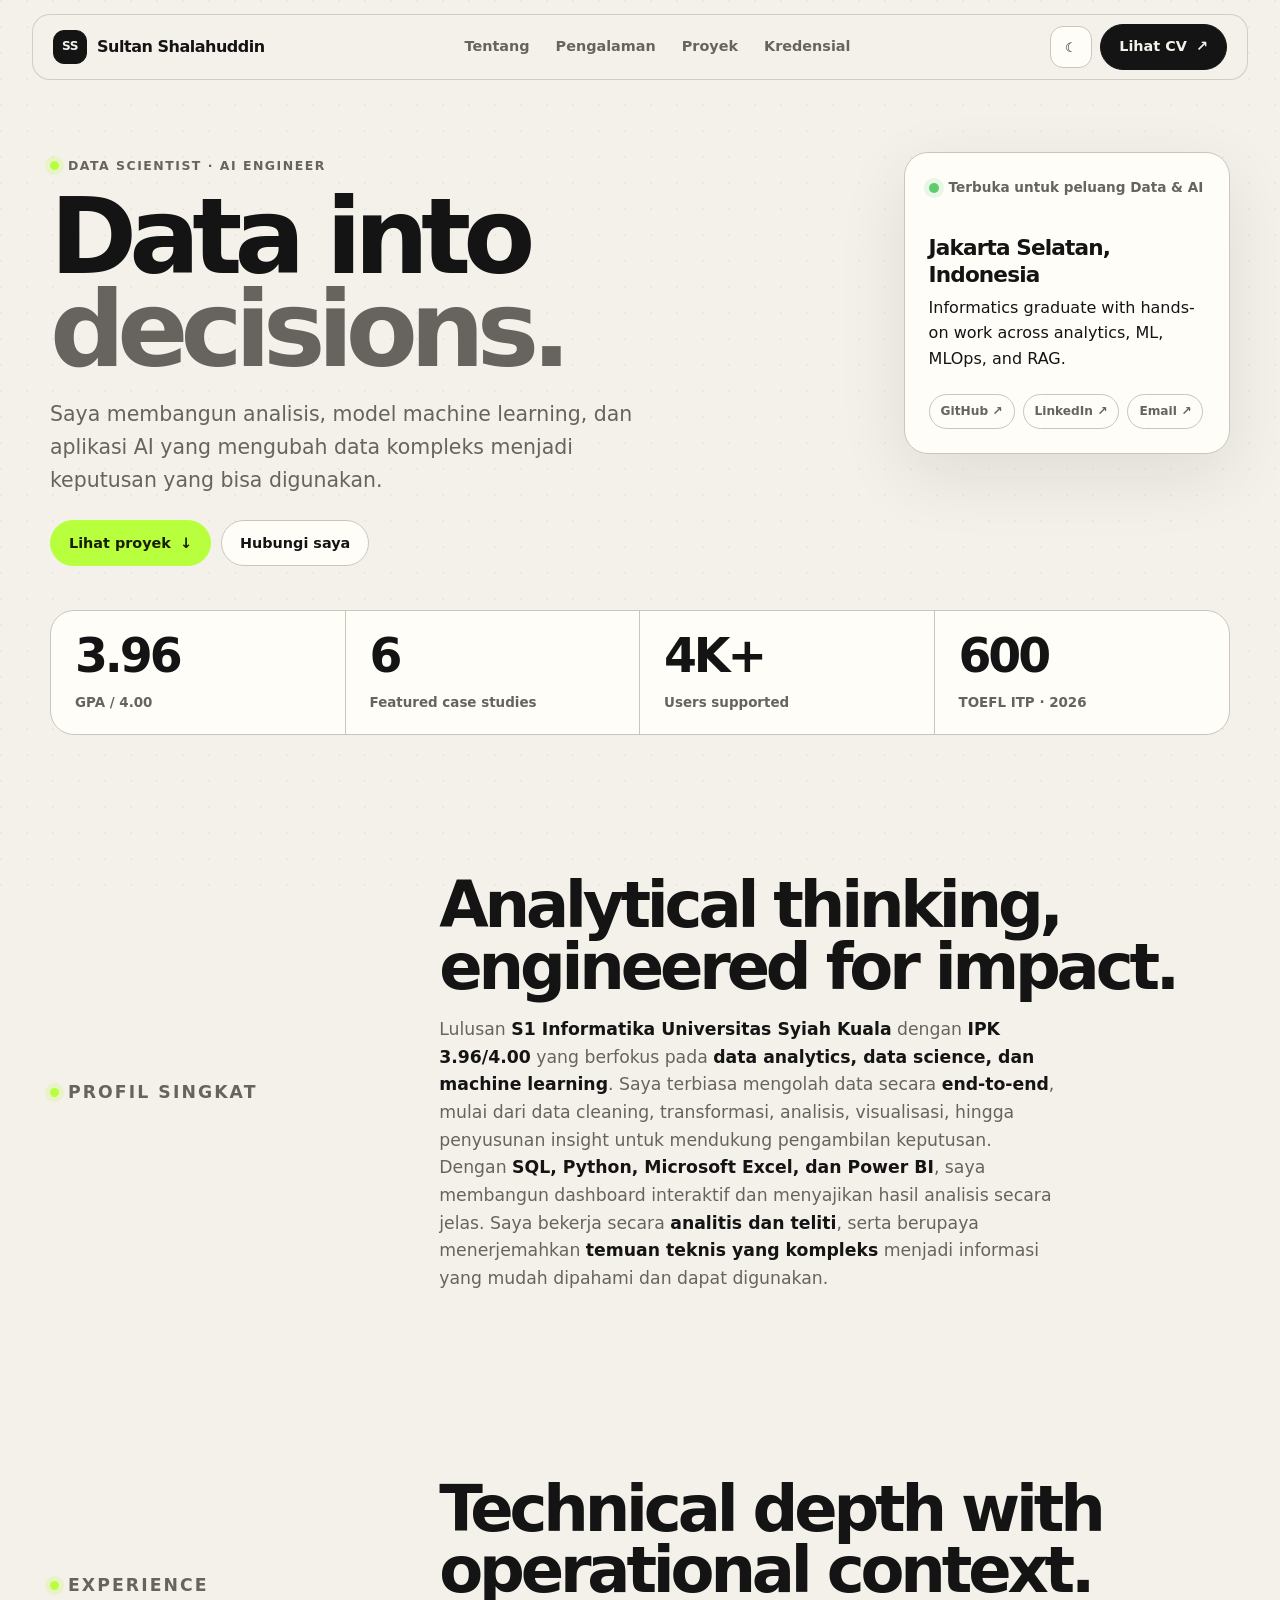
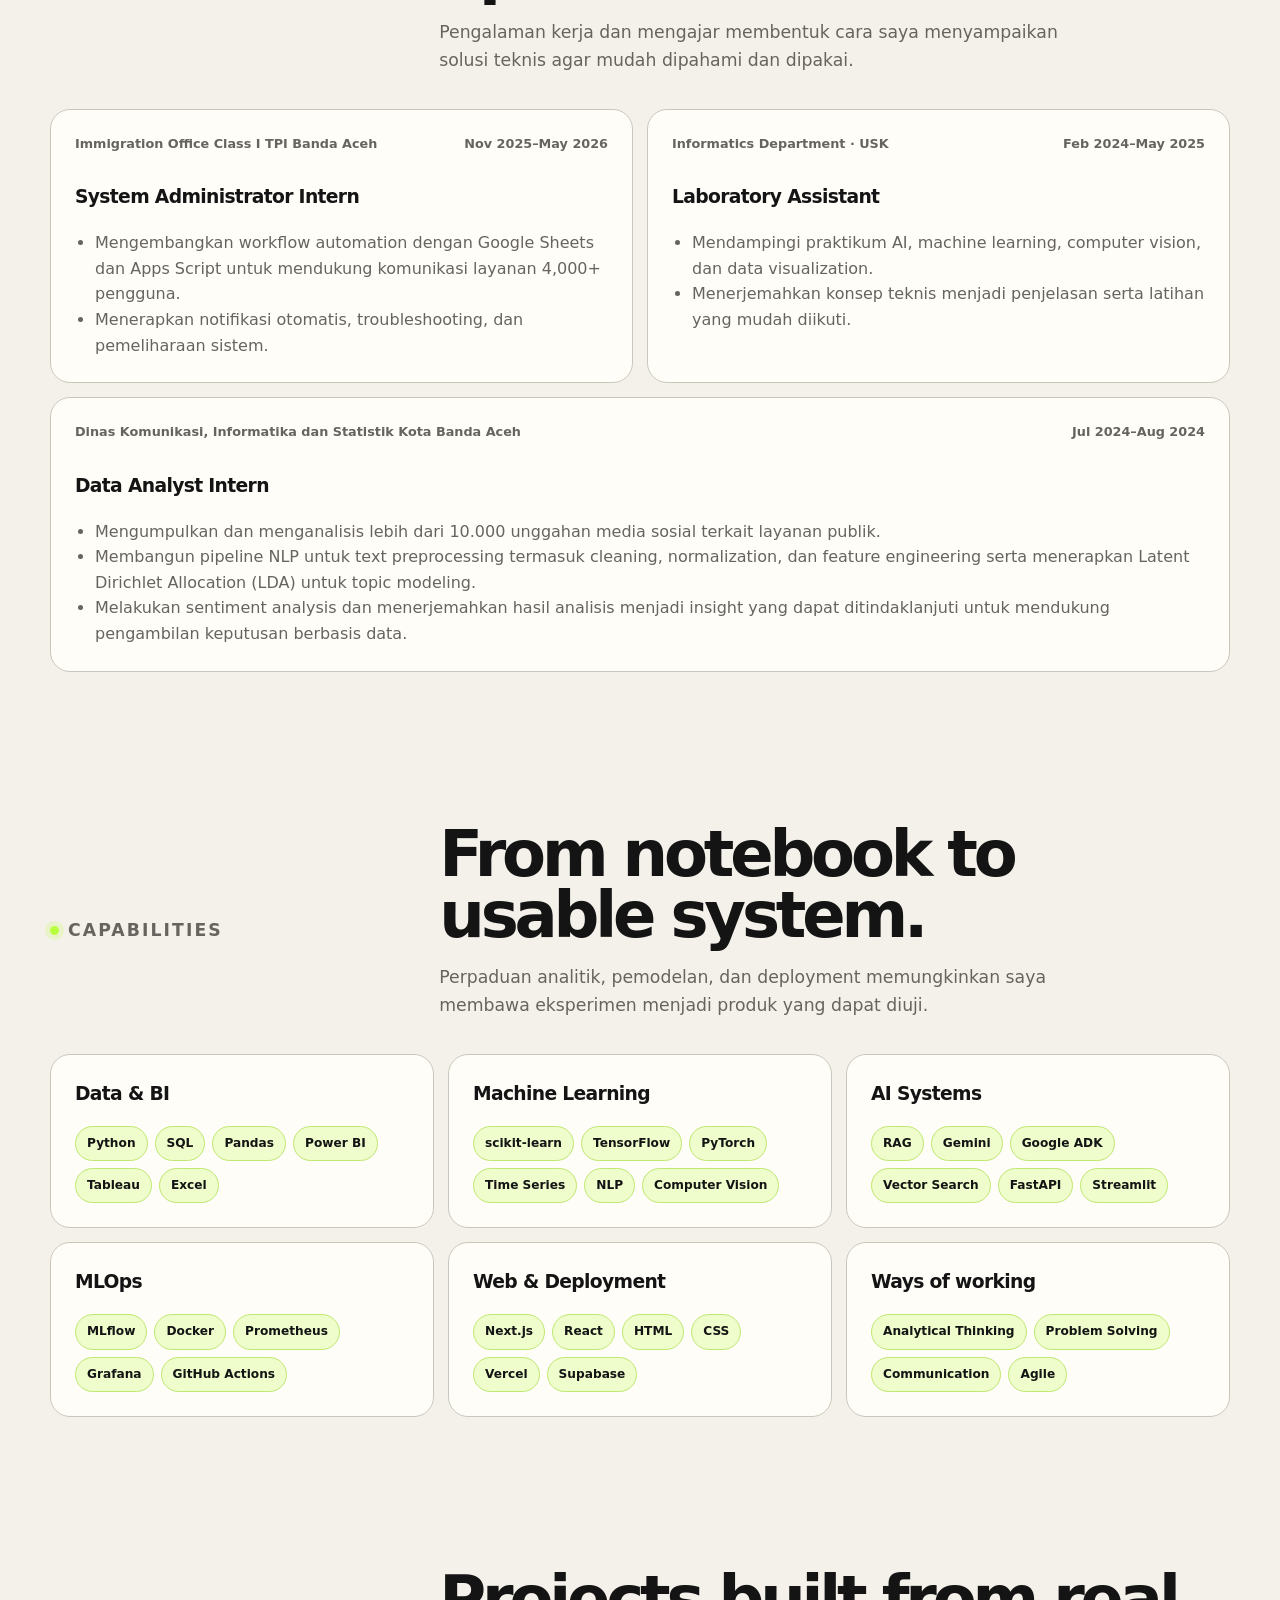
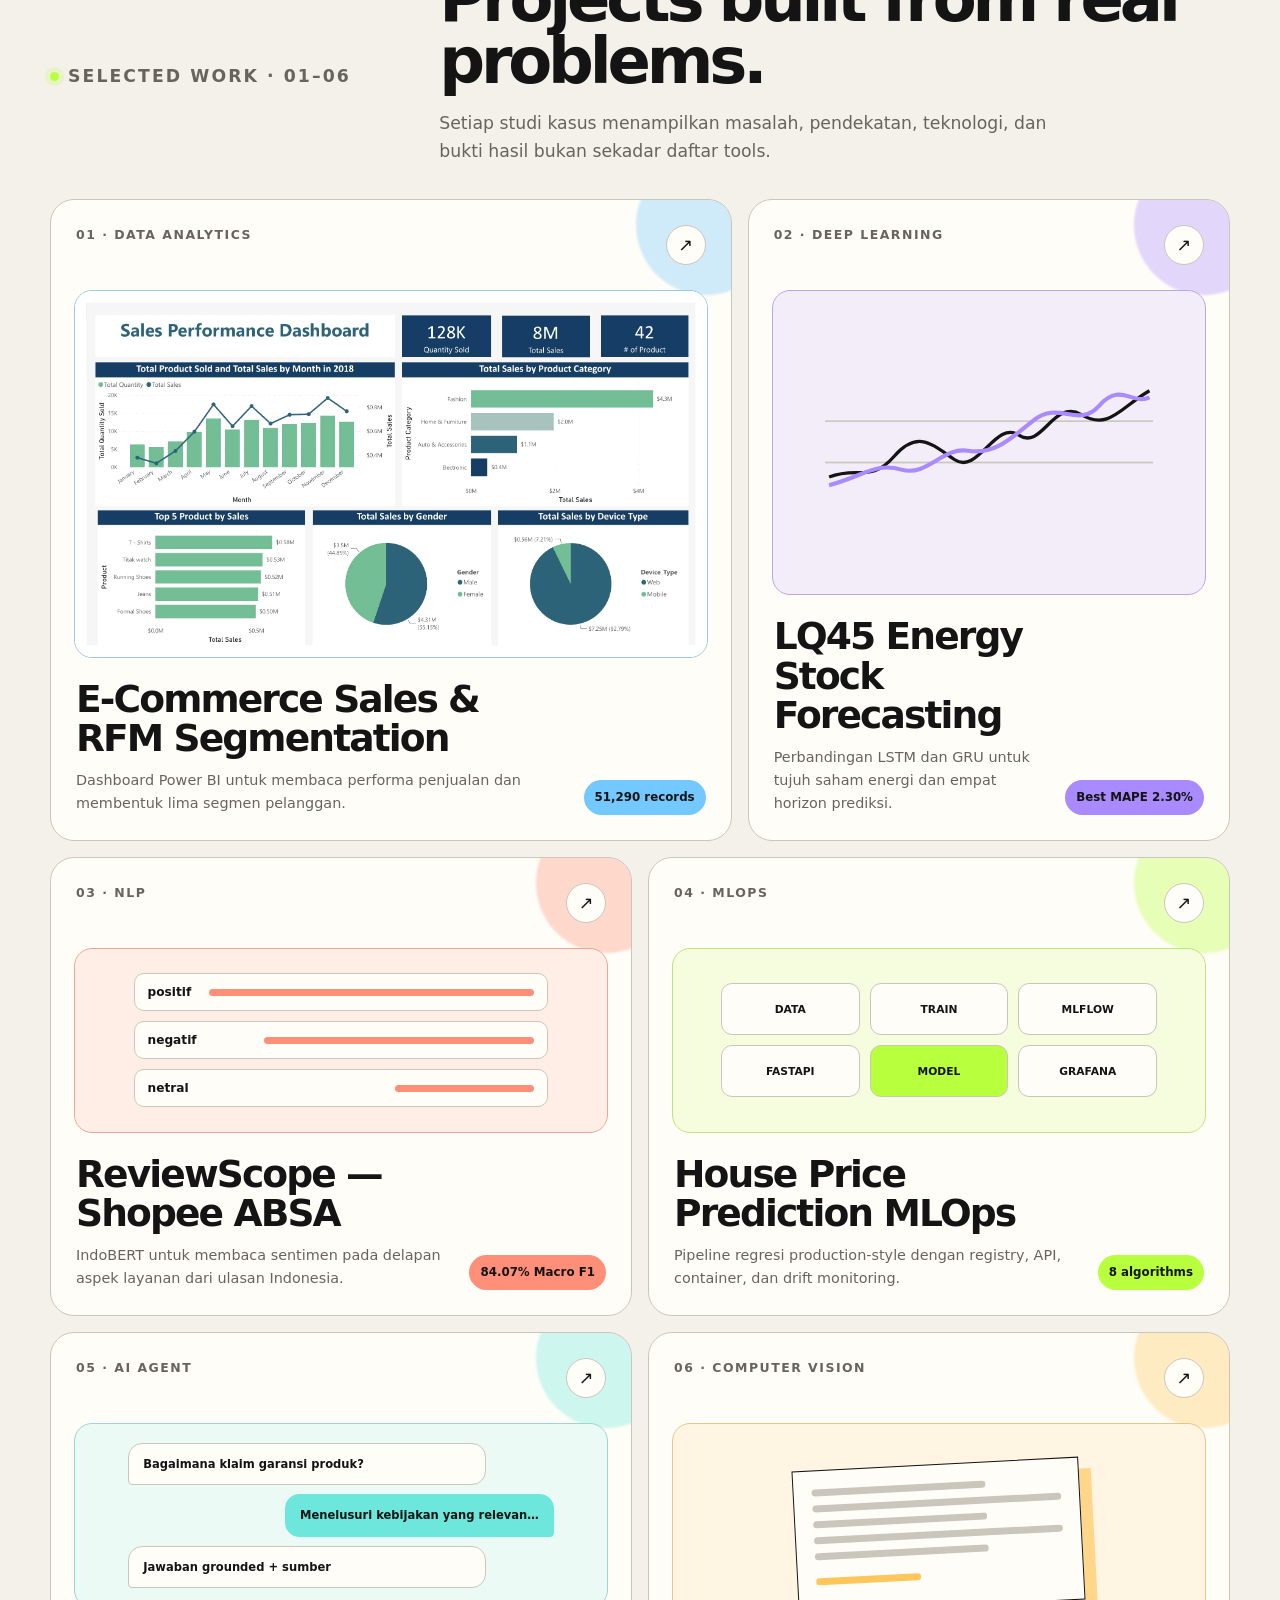
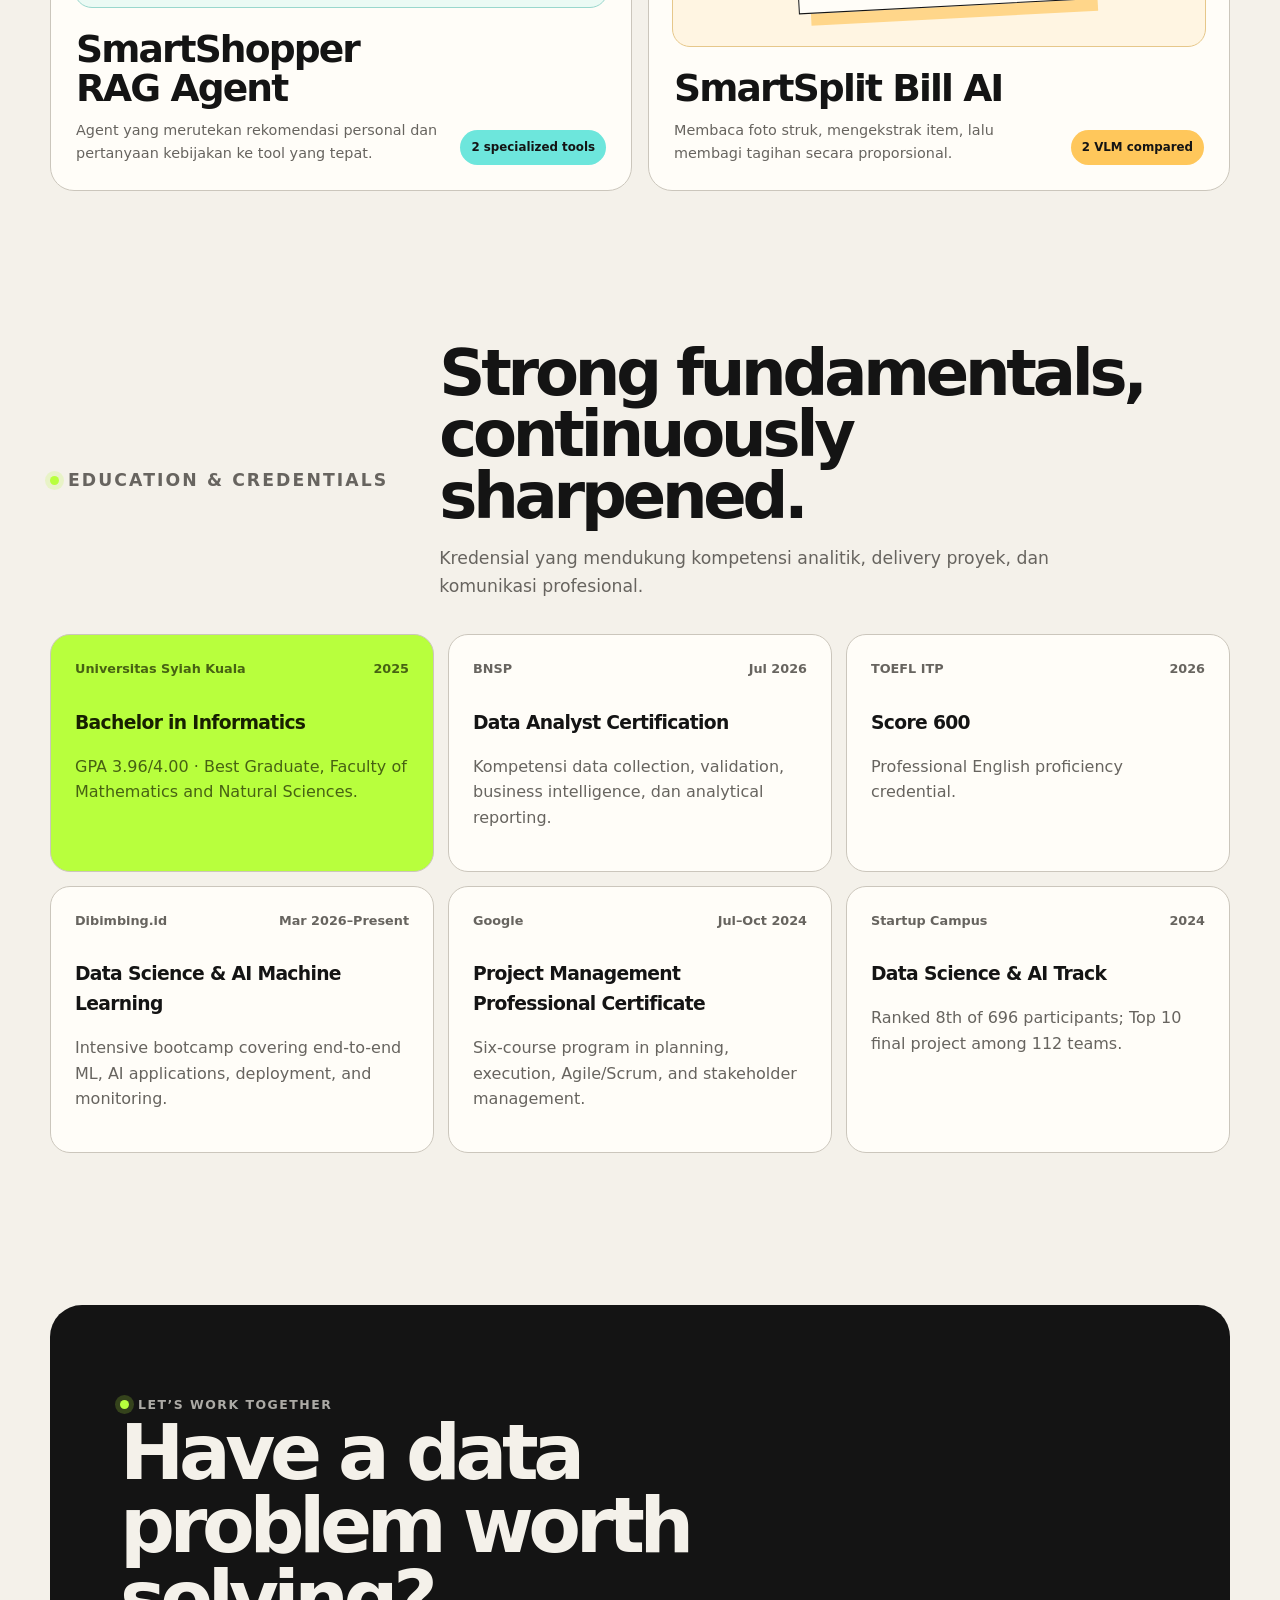
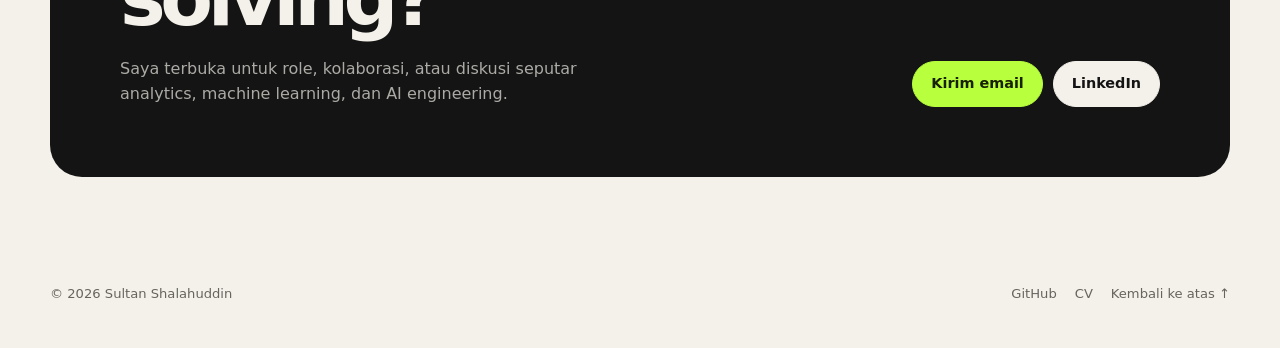
==== commit c4fb9ac9: "Update index.html" ====
--- a/index.html
+++ b/index.html
@@ -50,7 +50,7 @@
           </div>
           <aside class="availability-card" aria-label="Status dan tautan profil">
             <p class="status"><span class="status-dot"></span> Terbuka untuk peluang Data & AI</p>
-            <strong>Banda Aceh, Indonesia</strong>
+            <strong>Jakarta Selatan, Indonesia</strong>
             <p>Informatics graduate with hands-on work across analytics, ML, MLOps, and RAG.</p>
             <div class="mini-links">
               <a href="https://github.com/SultanShalahuddin" target="_blank" rel="noopener">GitHub &#8599;</a>
